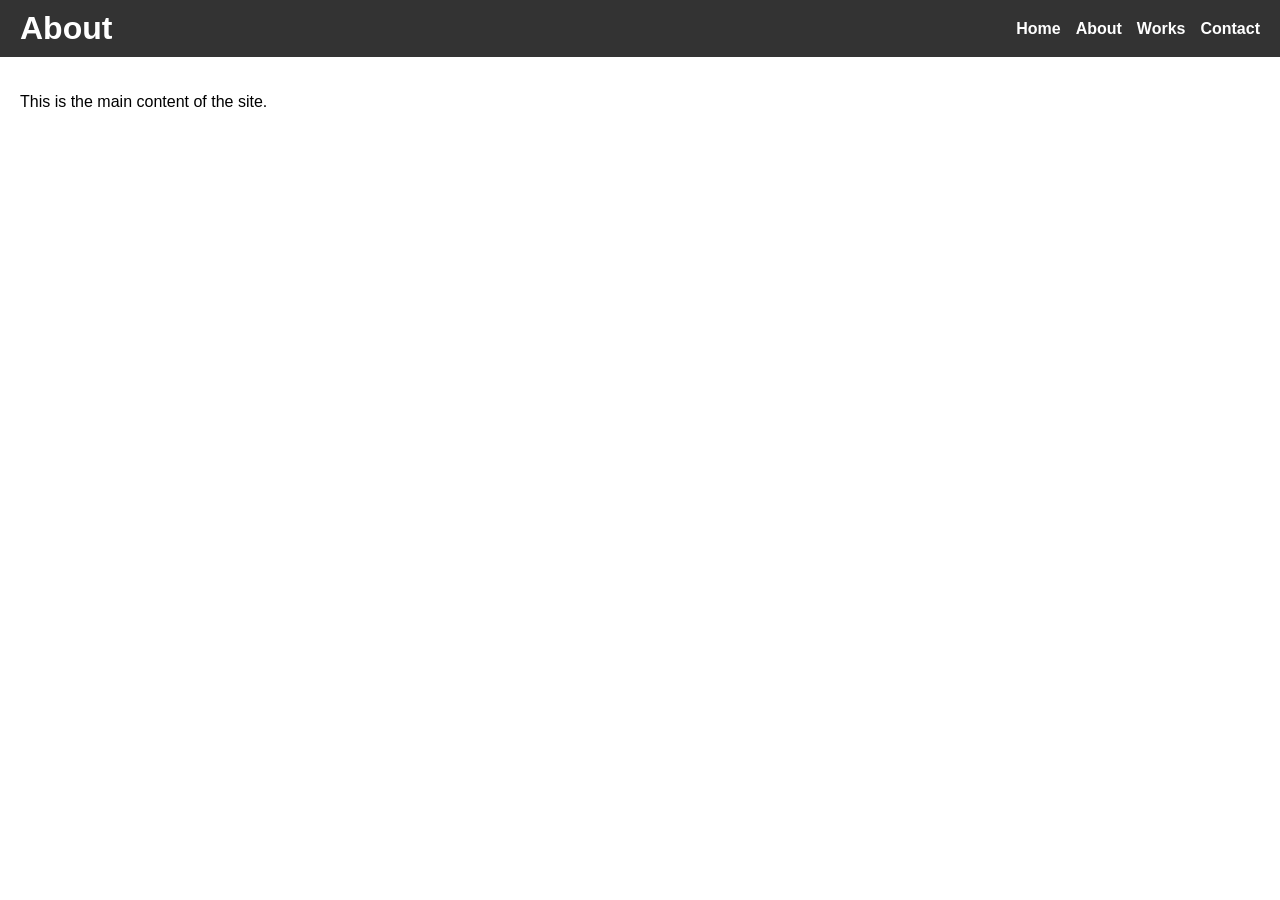
==== about.html @ ca85f1bf "added test about page" ====
<!DOCTYPE html>
<html lang="en">
<head>
  <meta charset="UTF-8">
  <meta name="viewport" content="width=device-width, initial-scale=1.0">
  <title>About</title>
  <style>
    * {
      box-sizing: border-box;
    }

    body {
      margin: 0;
      font-family: Arial, sans-serif;
    }

    header {
      background-color: #333;
      color: white;
      padding: 10px 20px;
      display: flex;
      justify-content: space-between;
      align-items: center;
    }

    header h1 {
      margin: 0;
    }

    nav {
      display: flex;
      align-items: center;
    }

    .nav-links {
      display: flex;
      gap: 15px;
    }

    .nav-links a {
      color: white;
      text-decoration: none;
      font-weight: bold;
    }

    .hamburger {
      display: none;
      flex-direction: column;
      cursor: pointer;
      gap: 5px;
    }

    .hamburger div {
      width: 25px;
      height: 3px;
      background-color: white;
    }

    @media (max-width: 768px) {
      .nav-links {
        display: none;
        flex-direction: column;
        background-color: #333;
        position: absolute;
        top: 60px;
        right: 20px;
        padding: 10px;
        border: 1px solid #444;
      }

      .nav-links.active {
        display: flex;
      }

      .hamburger {
        display: flex;
      }
    }

    main {
      padding: 20px;
    }
  </style>
</head>
<body>

  <header>
    <h1>About</h1>
    <nav>
      <div class="nav-links" id="navLinks">
        <a href="index.html">Home</a>
        <a href="about.html">About</a>
        <a href="#">Works</a>
        <a href="#">Contact</a>
      </div>
      <div class="hamburger" onclick="toggleMenu()">
        <div></div>
        <div></div>
        <div></div>
      </div>
    </nav>
  </header>

  <main>
    <p>This is the main content of the site.</p>
  </main>

  <script>
    function toggleMenu() {
      const nav = document.getElementById("navLinks");
      nav.classList.toggle("active");
    }
  </script>

</body>
</html>
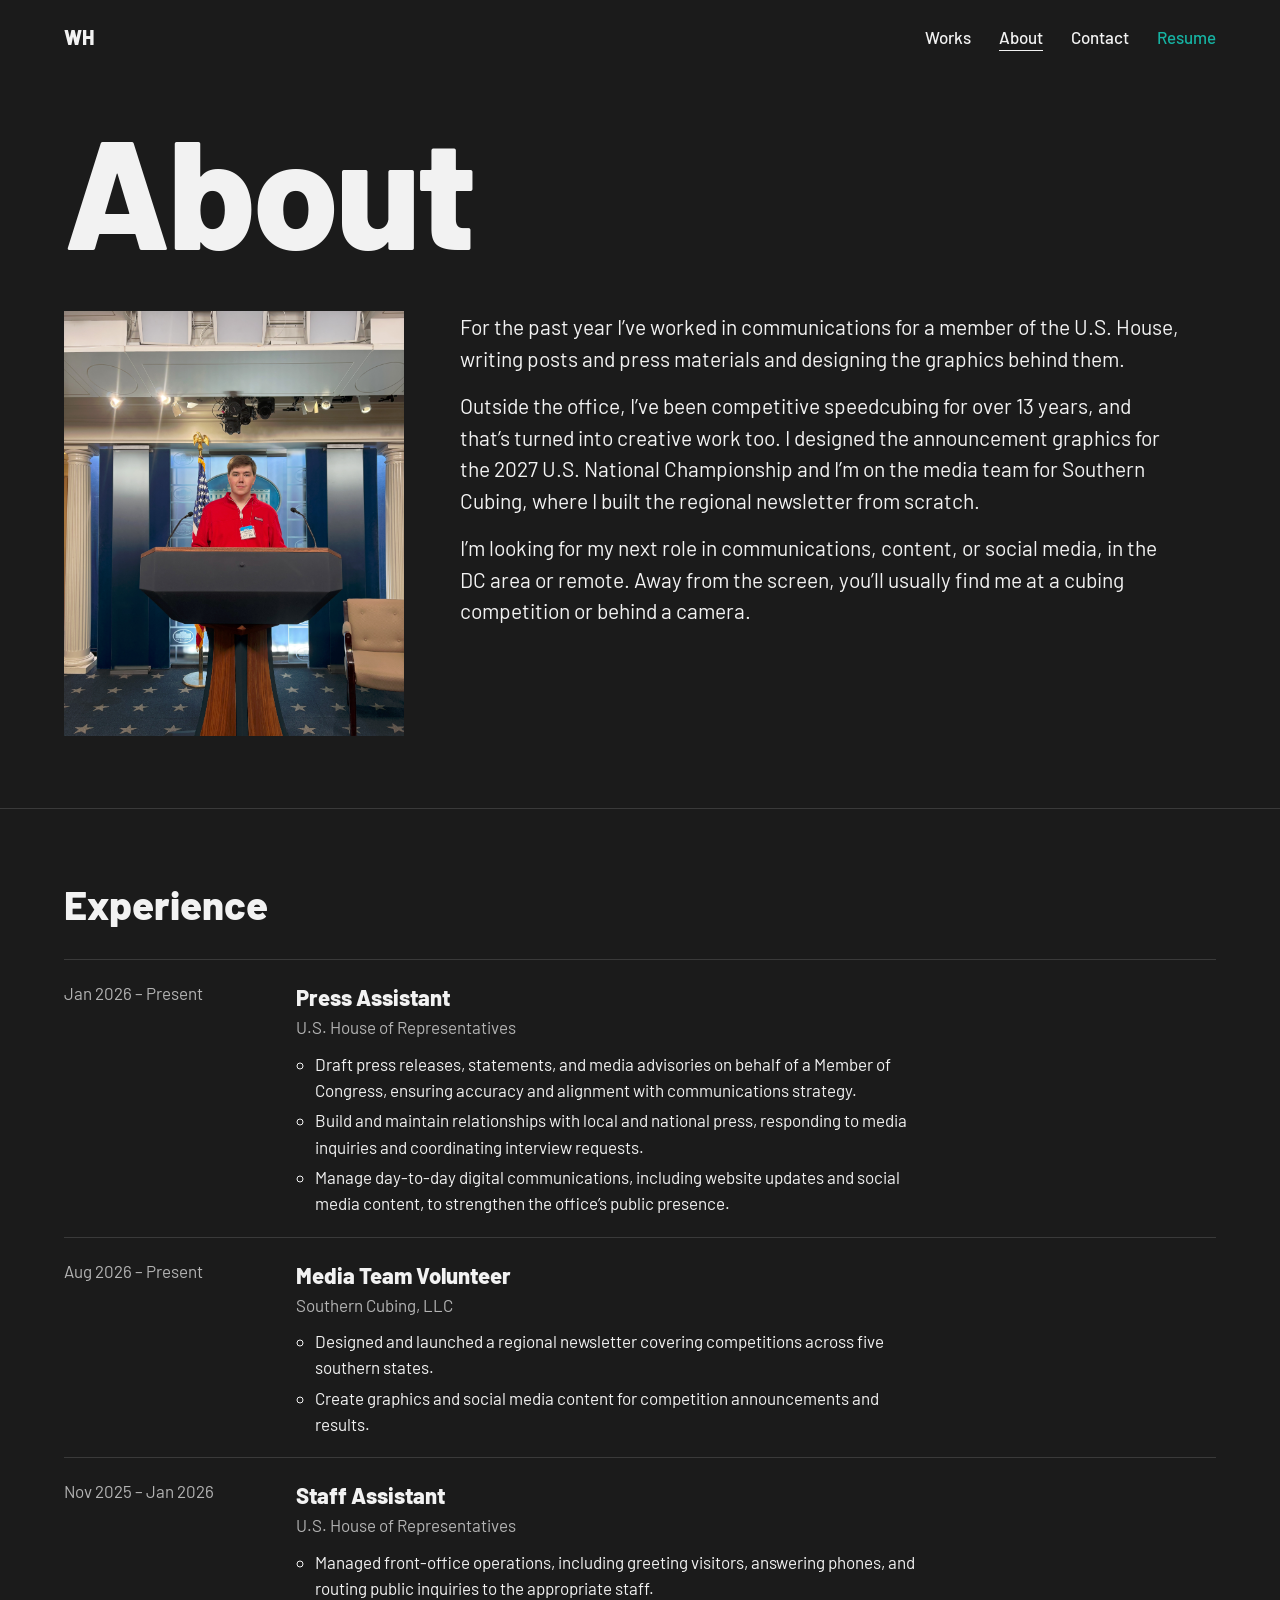
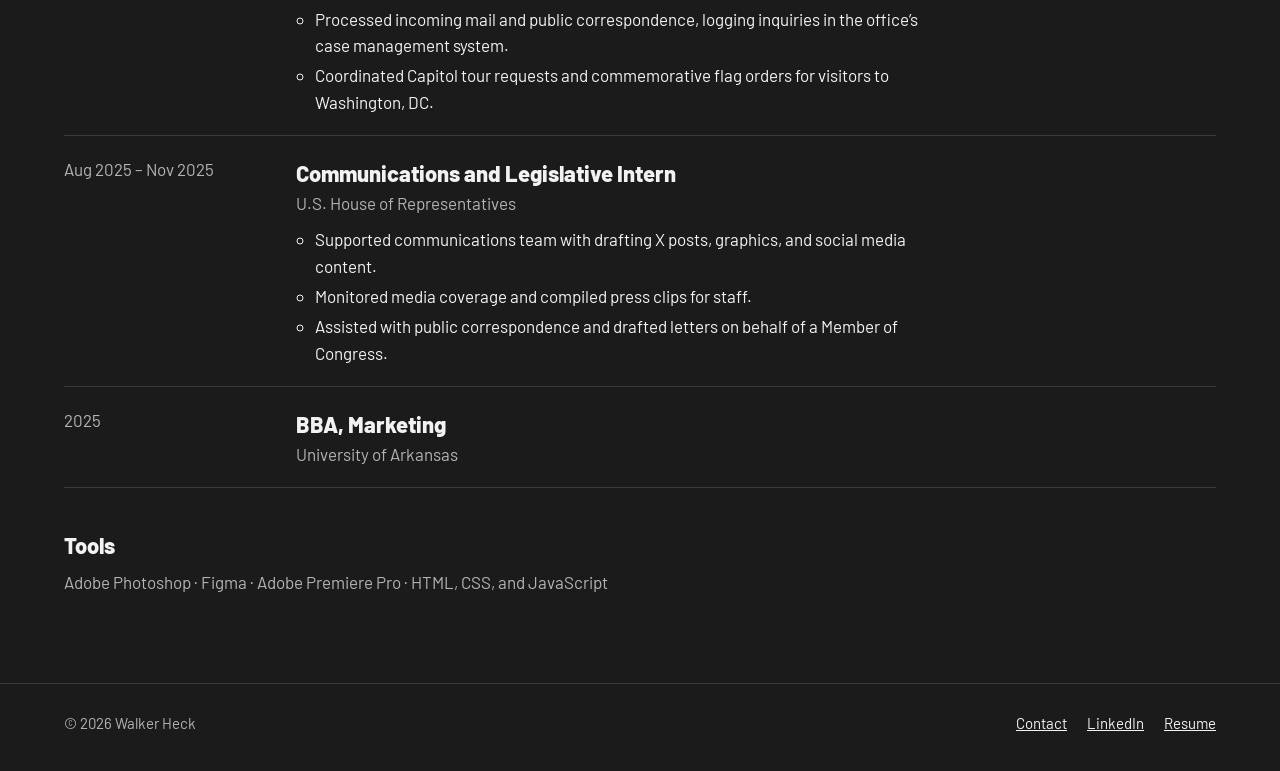
==== commit ad4f391e: "first commit" ====
--- a/about.html
+++ b/about.html
@@ -1,116 +1,72 @@
-<!DOCTYPE html>
+<!doctype html>
 <html lang="en">
 <head>
-  <meta charset="UTF-8">
-  <meta name="viewport" content="width=device-width, initial-scale=1.0">
-  <title>About</title>
-  <style>
-    * {
-      box-sizing: border-box;
-    }
-
-    body {
-      margin: 0;
-      font-family: Arial, sans-serif;
-    }
-
-    header {
-      background-color: #333;
-      color: white;
-      padding: 10px 20px;
-      display: flex;
-      justify-content: space-between;
-      align-items: center;
-    }
-
-    header h1 {
-      margin: 0;
-    }
-
-    nav {
-      display: flex;
-      align-items: center;
-    }
-
-    .nav-links {
-      display: flex;
-      gap: 15px;
-    }
-
-    .nav-links a {
-      color: white;
-      text-decoration: none;
-      font-weight: bold;
-    }
-
-    .hamburger {
-      display: none;
-      flex-direction: column;
-      cursor: pointer;
-      gap: 5px;
-    }
-
-    .hamburger div {
-      width: 25px;
-      height: 3px;
-      background-color: white;
-    }
-
-    @media (max-width: 768px) {
-      .nav-links {
-        display: none;
-        flex-direction: column;
-        background-color: #333;
-        position: absolute;
-        top: 60px;
-        right: 20px;
-        padding: 10px;
-        border: 1px solid #444;
-      }
-
-      .nav-links.active {
-        display: flex;
-      }
-
-      .hamburger {
-        display: flex;
-      }
-    }
-
-    main {
-      padding: 20px;
-    }
-  </style>
+<meta charset="utf-8">
+<meta name="viewport" content="width=device-width, initial-scale=1">
+<title>About | Walker Heck</title>
+<meta name="description" content="About Walker Heck">
+<link rel="preconnect" href="https://fonts.googleapis.com">
+<link rel="preconnect" href="https://fonts.gstatic.com" crossorigin>
+<link href="https://fonts.googleapis.com/css2?family=Barlow:wght@400;500;600;800&display=swap" rel="stylesheet">
+<link rel="stylesheet" href="styles.css">
+<script src="main.js" defer></script>
 </head>
 <body>
-
-  <header>
-    <h1>About</h1>
-    <nav>
-      <div class="nav-links" id="navLinks">
-        <a href="index.html">Home</a>
-        <a href="about.html">About</a>
-        <a href="#">Works</a>
-        <a href="#">Contact</a>
-      </div>
-      <div class="hamburger" onclick="toggleMenu()">
-        <div></div>
-        <div></div>
-        <div></div>
-      </div>
+<a class="skip" href="#main">Skip to content</a>
+<div class="wrap">
+  <header class="top">
+    <a class="logo" href="index.html" aria-label="Walker Heck, home">WH</a>
+    <nav aria-label="Main">
+      <a href="work.html">Works</a>
+      <a href="about.html" aria-current="page">About</a>
+      <a href="contact.html">Contact</a>
+      <a class="resume" href="files/Walker_Heck_Resume.pdf">Resume</a>
     </nav>
   </header>
+</div>
+<main id="main">
+  <section class="wrap page-head">
+    <h1 class="page-title">About</h1>
+  </section>
+  <section class="wrap bio">
+    <img src="images/IMG_1494.jpg" alt="[Photo of Walker Heck]">
+    <div class="text">
+      <p>For the past year I’ve worked in communications for a member of the U.S. House, writing posts and press materials and designing the graphics behind them.</p>
+        <p>Outside the office, I’ve been competitive speedcubing for over 13 years, and that’s turned into creative work too. I designed the announcement graphics for the 2027 U.S. National Championship and I’m on the media team for Southern Cubing, where I built the regional newsletter from scratch.</p>
+      <p>I’m looking for my next role in communications, content, or social media, in the DC area or remote. Away from the screen, you’ll usually find me at a cubing competition or behind a camera.</p>
+    </div>
+  </section>
+  <section class="exp">
+    <div class="wrap">
+      <h2>Experience</h2>
+      <ol class="timeline">
+        <li><span class="when">Jan 2026 – Present</span><div><h3>Press Assistant</h3><p class="org">U.S. House of Representatives</p><ul><li>Draft press releases, statements, and media advisories on behalf of a Member of Congress, ensuring accuracy and
+          alignment with communications strategy.</li><li>Build and maintain relationships with local and national press, responding to media inquiries and coordinating
+            interview requests.</li><li>Manage day-to-day digital communications, including website updates and social media content, to strengthen the
+              office’s public presence.</li></ul></div></li>
+        <li><span class="when">Aug 2026 – Present</span><div><h3>Media Team Volunteer</h3><p class="org">Southern Cubing, LLC</p><ul><li>Designed and launched a regional newsletter covering competitions across five southern states.</li><li>Create graphics and social media content for competition announcements and results.</li></ul></div></li>
 
-  <main>
-    <p>This is the main content of the site.</p>
-  </main>
-
-  <script>
-    function toggleMenu() {
-      const nav = document.getElementById("navLinks");
-      nav.classList.toggle("active");
-    }
-  </script>
-
+        <li><span class="when">Nov 2025 – Jan 2026</span><div><h3>Staff Assistant</h3><p class="org">U.S. House of Representatives</p><ul><li>Managed front-office operations, including greeting visitors, answering phones, and routing public inquiries to the
+          appropriate staff.</li><li>Processed incoming mail and public correspondence, logging inquiries in the office’s case management system.</li><li>Coordinated Capitol tour requests and commemorative flag orders for visitors to Washington, DC.</li></ul></div></li>
+        <li><span class="when">Aug 2025 – Nov 2025</span><div><h3>Communications and Legislative Intern</h3><p class="org">U.S. House of Representatives</p><ul><li>Supported communications team with drafting X posts, graphics, and social media content.</li><li>Monitored media coverage and compiled press clips for staff.</li><li>Assisted with public correspondence and drafted letters on behalf of a Member of Congress.</li></ul></div></li>
+        <li><span class="when">2025</span><div><h3>BBA, Marketing</h3><p class="org">University of Arkansas</p></div></li>
+      </ol>
+      <div class="tools">
+        <h3>Tools</h3>
+        <p>Adobe Photoshop · Figma · Adobe Premiere Pro · HTML, CSS, and JavaScript</p>
+      </div>
+    </div>
+  </section>
+</main>
+<footer class="foot">
+  <div class="wrap">
+    <p>© <span data-year>2026</span> Walker Heck</p>
+    <ul>
+      <li><a href="contact.html">Contact</a></li>
+      <li><a href="https://www.linkedin.com/in/nathan-heck-38939b238">LinkedIn</a></li>
+      <li><a href="files/Walker_Heck_Resume.pdf">Resume</a></li>
+    </ul>
+  </div>
+</footer>
 </body>
-</html>+</html>
--- a/styles.css
+++ b/styles.css
@@ -0,0 +1,236 @@
+/* Poster Wall: dark page, Barlow throughout, teal / muted red / yellow posters. */
+:root {
+  color-scheme: dark;
+  --bg: #1b1b1b;        /* page background */
+  --panel: #262626;     /* image placeholders and quiet panels */
+  --ink: #f2f2f2;       /* main text and the white poster */
+  --muted: #b3b3b3;     /* secondary text */
+  --line: #3a3a3a;      /* thin rules */
+  --dark: #1b1b1b;      /* text on colored posters */
+  --teal: #16b3a3;
+  --red: #d07468;
+  --yellow: #f5d547;
+  --font: "Barlow", system-ui, sans-serif;
+  --ease: cubic-bezier(.2, .7, .2, 1);
+  --gutter: max(16px, 5vw);
+}
+
+/* Page-to-page transitions (Chrome, Edge, Safari) */
+@view-transition { navigation: auto; }
+::view-transition-old(root) { animation: vt-out .2s ease both; }
+::view-transition-new(root) { animation: vt-in .45s var(--ease) both; }
+@keyframes vt-out { to { opacity: 0; } }
+@keyframes vt-in { from { opacity: 0; transform: translateY(14px); } }
+
+* { box-sizing: border-box; }
+body { margin: 0; background: var(--bg); color: var(--ink); font-family: var(--font); font-size: 1.0625rem; line-height: 1.55; -webkit-font-smoothing: antialiased; overflow-x: hidden; }
+a { color: inherit; }
+:focus-visible { outline: 3px solid var(--teal); outline-offset: 3px; }
+h1, h2, h3, p { margin: 0; }
+img { display: block; width: 100%; max-width: 100%; height: auto; object-fit: cover; background: var(--panel); }
+.wrap { width: min(100% - 2 * var(--gutter), 1280px); margin-inline: auto; }
+.skip { position: absolute; left: 1rem; top: -4rem; z-index: 20; padding: .5rem 1rem; background: var(--ink); color: var(--dark); }
+.skip:focus { top: 1rem; }
+
+/* Header */
+.top { display: flex; justify-content: space-between; align-items: center; gap: 1rem; padding-block: 22px; view-transition-name: site-header; }
+.logo { font-weight: 800; font-size: 20px; text-decoration: none; }
+.top nav { display: flex; gap: 28px; font-weight: 500; }
+.top nav a { text-decoration: none; text-underline-offset: 6px; text-decoration-thickness: 2px; }
+.top nav a:hover { color: var(--teal); }
+.top nav a[aria-current="page"] { text-decoration: underline; }
+.top nav .resume { color: var(--teal); }
+
+/* Buttons */
+.btn { display: inline-block; padding: 12px 22px; background: var(--ink); color: var(--dark); font-weight: 600; text-decoration: none; transition: transform .2s var(--ease), background-color .2s; }
+.btn:hover { transform: translateY(-2px); background: #ffffff; }
+.btn.ghost { background: transparent; color: var(--ink); box-shadow: inset 0 0 0 2px var(--ink); }
+.btn.ghost:hover { background: var(--ink); color: var(--dark); }
+
+/* Home: the name and intro */
+.hero { padding-block: 40px 96px; }
+.name {
+  font-weight: 800; font-size: clamp(76px, 17vw, 250px); line-height: .84; letter-spacing: -.02em;
+  text-align: center; user-select: none; touch-action: manipulation;
+}
+.name .line { display: block; white-space: nowrap; }
+.name .ch { display: inline-block; will-change: transform; transition: color .25s; }
+.name .line + .line, .name .line + .line .ch { color: var(--teal); }
+.name .ch.hot { color: var(--yellow); }
+.intro { display: grid; grid-template-columns: repeat(3, minmax(0, 1fr)); gap: 32px; margin-top: 44px; padding-top: 20px; border-top: 2px solid var(--ink); }
+.intro .lead { font-weight: 600; font-size: 20px; line-height: 1.3; }
+.intro .pitch { color: var(--muted); }
+.intro .act { display: flex; justify-content: flex-end; align-items: flex-start; }
+
+/* Inner page heading */
+.page-head { padding-block: 48px 40px; display: grid; gap: 14px; }
+.page-title { font-size: clamp(64px, 12vw, 168px); font-weight: 800; line-height: .86; letter-spacing: -.02em; }
+.page-head .sub { color: var(--muted); font-size: 20px; max-width: 44ch; }
+.page-head > * { animation: rise .7s var(--ease) both; }
+.page-head > :nth-child(2) { animation-delay: .1s; }
+.page-head > :nth-child(3) { animation-delay: .2s; }
+@keyframes rise { from { opacity: 0; transform: translateY(16px); } }
+
+/* Work: the poster wall */
+.wall-sec { padding-block: 24px 96px; }
+.wall { display: grid; grid-template-columns: repeat(4, minmax(0, 1fr)); gap: 16px; align-items: start; }
+.poster-link { display: flex; flex-direction: column; gap: 12px; text-decoration: none; }
+.poster-link:nth-child(2) { margin-top: 64px; }
+.poster-link:nth-child(4) { margin-top: 96px; }
+.poster {
+  aspect-ratio: 2 / 3; padding: 20px; color: var(--dark);
+  display: flex; flex-direction: column; justify-content: space-between;
+  animation: drift 7s ease-in-out infinite; transition: box-shadow .3s;
+}
+.poster-link:nth-child(2) .poster { animation-duration: 8.5s; animation-delay: -2.4s; }
+.poster-link:nth-child(3) .poster { animation-duration: 7.6s; animation-delay: -4.1s; }
+.poster-link:nth-child(4) .poster { animation-duration: 9s; animation-delay: -1.3s; }
+.poster-link:hover .poster, .poster-link:focus-visible .poster { animation-play-state: paused; box-shadow: 0 22px 44px -18px rgba(0, 0, 0, .8); }
+@keyframes drift { 0%, 100% { transform: translateY(0) rotate(0deg); } 50% { transform: translateY(-14px) rotate(-.6deg); } }
+.poster .label { font-size: 13px; font-weight: 600; }
+.poster { container-type: inline-size; }
+.poster .word { font-size: min(64px, calc((100cqi - 40px) / 4.4)); font-weight: 800; line-height: .9; letter-spacing: -.01em; }
+.poster-link .caption { font-weight: 600; line-height: 1.3; }
+.poster-link:hover .caption { text-decoration: underline; text-underline-offset: 4px; }
+.wall-note { margin-top: 28px; color: #8f8f8f; font-size: 14px; }
+
+/* Project pages */
+.project-hero { display: grid; grid-template-columns: minmax(0, 340px) 1fr; gap: 56px; align-items: end; padding-block: 40px 56px; }
+.project-hero .poster { animation: none; width: 100%; }
+.project-hero .back { color: var(--muted); text-decoration: none; font-weight: 500; }
+.project-hero .back:hover { color: var(--ink); }
+.project-hero .info { display: grid; gap: 18px; min-width: 0; }
+.project-hero h1 { font-size: clamp(44px, 6vw, 88px); font-weight: 800; line-height: .92; letter-spacing: -.02em; }
+.project-hero .sub { color: var(--muted); font-size: 20px; max-width: 44ch; }
+.facts { display: grid; grid-template-columns: repeat(3, minmax(0, 1fr)); gap: 16px; margin: 8px 0 0; padding-top: 16px; border-top: 2px solid var(--ink); }
+.facts dt { color: var(--muted); font-size: 14px; }
+.facts dd { margin: 2px 0 0; font-weight: 600; }
+.case { border-top: 1px solid var(--line); }
+.case .wrap { display: grid; gap: 40px; padding-block: 64px; }
+.case-row { display: grid; grid-template-columns: 220px 1fr; gap: 40px; }
+.case-row h2 { font-size: 28px; font-weight: 800; }
+.case-row .body { display: grid; gap: 12px; max-width: 62ch; font-size: 19px; min-width: 0; }
+.case-row ul { margin: 0; padding-left: 1.2rem; display: grid; gap: 6px; }
+.gallery { display: grid; grid-template-columns: repeat(3, minmax(0, 1fr)); gap: 16px; padding-bottom: 72px; }
+.gallery img { aspect-ratio: 4 / 5; }
+.gallery .wide { grid-column: span 2; }
+.gallery figure { position: relative; }
+.gallery .wide img { position: absolute; inset: 0; width: 100%; height: 100%; aspect-ratio: auto; }
+.docs { list-style: none; margin: 0; padding: 0; display: grid; gap: 10px; }
+.docs a { display: grid; gap: 2px; padding: 16px 20px; border: 2px solid var(--line); text-decoration: none; transition: border-color .2s, transform .25s var(--ease); }
+.docs a:hover { border-color: var(--ink); transform: translateX(4px); }
+.docs span { color: var(--muted); }
+.next { display: flex; justify-content: space-between; align-items: flex-end; gap: 24px; padding: 40px max(var(--gutter), calc((100% - 1280px) / 2)); color: var(--dark); text-decoration: none; }
+.next span { font-weight: 600; }
+.next strong { font-size: clamp(48px, 8vw, 112px); font-weight: 800; line-height: .9; letter-spacing: -.02em; transition: transform .3s var(--ease); }
+.next:hover strong { transform: translateX(-10px); }
+
+/* About */
+.bio { display: grid; grid-template-columns: minmax(0, 340px) 1fr; gap: 56px; align-items: start; padding-block: 16px 72px; }
+.bio img { aspect-ratio: 4 / 5; }
+.bio .text { display: grid; gap: 16px; font-size: 21px; line-height: 1.5; max-width: 60ch; min-width: 0; }
+.skills { border-top: 2px solid var(--ink); }
+.skills .wrap { display: grid; grid-template-columns: repeat(3, minmax(0, 1fr)); gap: 32px; padding-block: 64px 72px; }
+.skills h2 { font-size: 40px; font-weight: 800; line-height: 1.1; }
+.skills p { margin-top: 8px; color: var(--muted); }
+.exp { border-top: 1px solid var(--line); }
+.exp .wrap { padding-block: 64px 88px; }
+.exp h2 { font-size: 40px; font-weight: 800; margin-bottom: 24px; }
+.timeline { list-style: none; margin: 0; padding: 0; }
+.timeline > li { display: grid; grid-template-columns: 200px 1fr; gap: 4px 32px; padding-block: 20px; border-top: 1px solid var(--line); }
+.timeline > li:last-child { border-bottom: 1px solid var(--line); }
+.timeline .when { color: var(--muted); }
+.timeline h3 { font-size: 22px; font-weight: 800; }
+.timeline .org { color: var(--muted); }
+.timeline ul { margin: 10px 0 0; padding-left: 1.2rem; display: grid; gap: 4px; max-width: 64ch; }
+.tools { margin-top: 40px; display: grid; gap: 6px; }
+.tools h3 { font-size: 22px; font-weight: 800; }
+.tools p { color: var(--muted); }
+
+/* Contact */
+.contact-page { background: var(--teal); color: var(--dark); flex: 1; }
+.contact-page .wrap { display: grid; gap: 40px; padding-block: 72px 96px; }
+.contact-page .big { font-size: clamp(88px, 16vw, 230px); font-weight: 800; line-height: .95; letter-spacing: -.02em; }
+.contact-page .avail { font-size: 22px; font-weight: 600; max-width: 40ch; }
+.contact-page .email { font-size: clamp(28px, 4vw, 48px); font-weight: 800; overflow-wrap: anywhere; text-underline-offset: 8px; }
+.contact-page .row { display: flex; flex-wrap: wrap; align-items: center; gap: 12px 24px; }
+.copy { padding: 10px 16px; border: 2px solid var(--dark); background: none; color: var(--dark); font: inherit; font-weight: 700; cursor: pointer; }
+.copy:hover { background: var(--dark); color: var(--teal); }
+.contact-page .links { list-style: none; margin: 0; padding: 0; display: flex; flex-wrap: wrap; gap: 12px 28px; font-size: 20px; font-weight: 600; }
+.contact-page :focus-visible { outline-color: var(--dark); }
+body.contact { display: flex; flex-direction: column; min-height: 100vh; }
+
+/* Small footer on inner pages */
+.foot { border-top: 1px solid var(--line); }
+.foot .wrap { display: flex; flex-wrap: wrap; justify-content: space-between; gap: 12px 24px; padding-block: 28px 36px; color: var(--muted); font-size: 15px; }
+.foot ul { list-style: none; margin: 0; padding: 0; display: flex; gap: 20px; }
+.foot a { color: var(--ink); }
+
+@media (max-width: 860px) {
+  .top nav { gap: 18px; }
+  .intro { grid-template-columns: 1fr; gap: 16px; }
+  .intro .act { justify-content: flex-start; }
+  .wall { grid-template-columns: repeat(2, minmax(0, 1fr)); row-gap: 36px; }
+  .poster-link:nth-child(2), .poster-link:nth-child(4) { margin-top: 32px; }
+  .project-hero, .bio { grid-template-columns: 1fr; gap: 32px; }
+  .project-hero .poster { max-width: 260px; }
+  .facts { grid-template-columns: 1fr; }
+  .case-row, .timeline > li { grid-template-columns: 1fr; gap: 8px; }
+  .gallery { grid-template-columns: repeat(2, minmax(0, 1fr)); }
+  .gallery .wide { grid-column: span 2; }
+  .skills .wrap { grid-template-columns: 1fr; }
+}
+@media (max-width: 480px) {
+  .top nav { gap: 14px; font-size: 15px; }
+}
+@media (prefers-reduced-motion: reduce) {
+  ::view-transition-old(root), ::view-transition-new(root) { animation: none; }
+  .poster, .page-head > * { animation: none; }
+  .btn, .name .ch, .next strong, .docs a { transition: none; }
+}
+/* Hover teaser on the Work wall: the image drops in from the top and stops above the title */
+.poster { position: relative; overflow: hidden; }
+.poster .label, .poster .word { position: relative; z-index: 1; }
+.poster .peek {
+  position: absolute; inset: 0; z-index: 2;
+  width: 100%; height: 100%; object-fit: cover;
+  clip-path: inset(0 0 100% 0);
+  transition: clip-path .5s var(--ease);
+  object-fit: contain;
+  padding: 0px;
+  object-position: center 0%;
+}
+@media (hover: hover) {
+  .poster-link:hover .peek,
+  .poster-link:focus-visible .peek { clip-path: inset(0 0 var(--peek, 24%) 0); }
+}
+@media (prefers-reduced-motion: reduce) {
+  .poster .peek { transition: none; }
+}
+.poster .overlay {
+  position: absolute; inset: 0; z-index: 3;
+  width: 100%; height: 100%;
+  object-fit: contain; background: transparent;
+  pointer-events: none;
+}
+/* Writing samples: a grid of boxes, each with a "Make larger" button */
+.doc-grid { display: grid; grid-template-columns: repeat(auto-fit, minmax(320px, 440px)); gap: 16px; padding-bottom: 72px; justify-content: center;}
+.doc-box { display: flex; flex-direction: column; min-width: 0; border: 2px solid var(--line); background: var(--panel); scroll-margin-top: 16px; }
+.doc-box .bar { display: flex; justify-content: space-between; align-items: center; gap: 12px; padding: 10px 14px; }
+.doc-box .bar strong { min-width: 0; font-weight: 600; overflow: hidden; text-overflow: ellipsis; white-space: nowrap; }
+.doc-box .actions { display: flex; gap: 8px; flex-shrink: 0; }
+.doc-box .actions a,
+.doc-box .actions button { padding: 6px 12px; border: 2px solid var(--ink); background: none; color: var(--ink); font: inherit; font-size: 14px; font-weight: 600; text-decoration: none; cursor: pointer; }
+.doc-box .actions a:hover,
+.doc-box .actions button:hover { background: var(--ink); color: var(--dark); }
+.doc-box iframe { width: 100%; height: 540px; border: 0; background: #fff; transition: height .4s var(--ease); }
+.doc-box.big { grid-column: 1 / -1; }
+.doc-box.big iframe { height: 85vh; }
+@media (prefers-reduced-motion: reduce) { .doc-box iframe { transition: none; } }
+
+/* Next project band: stack and shrink on phones so long titles fit */
+.next strong { min-width: 0; }
+@media (max-width: 600px) {
+  .next { flex-direction: column; align-items: flex-start; gap: 8px; }
+  .next strong { font-size: clamp(36px, 11vw, 112px); }
+}
